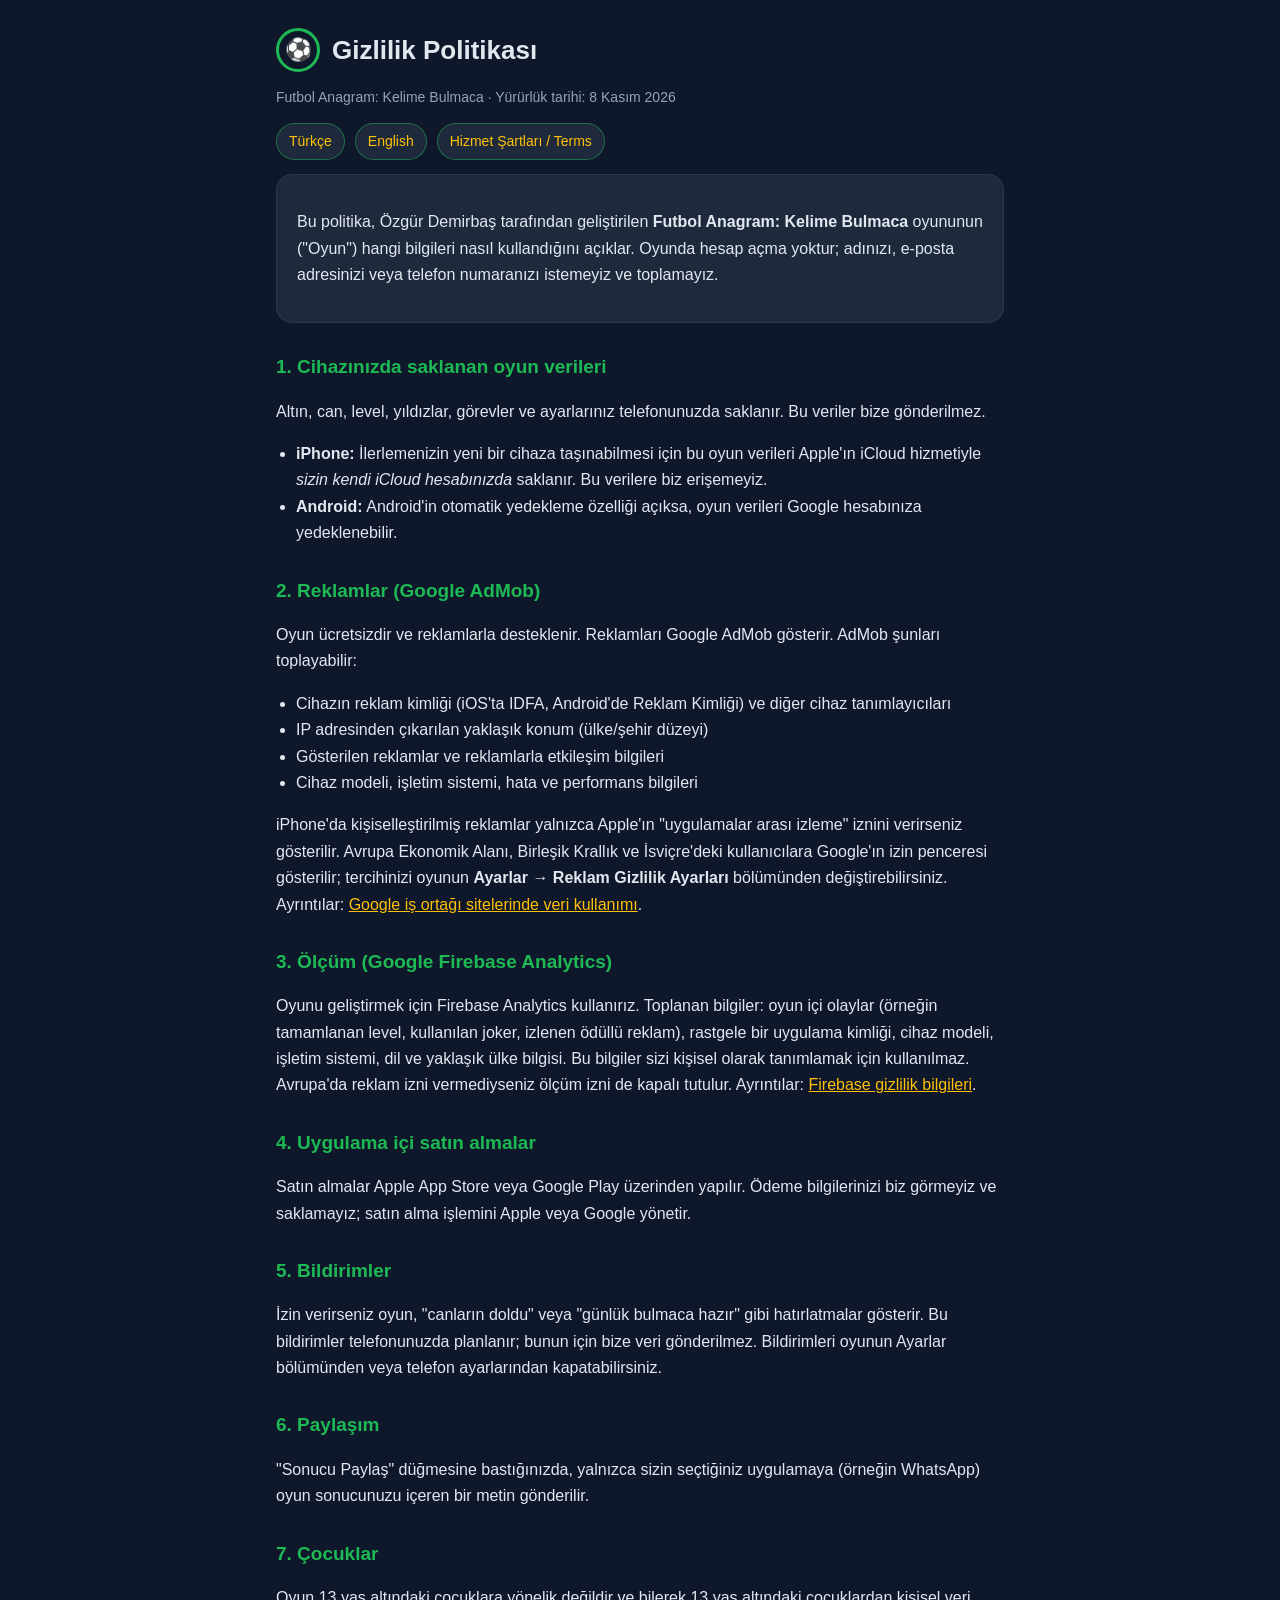
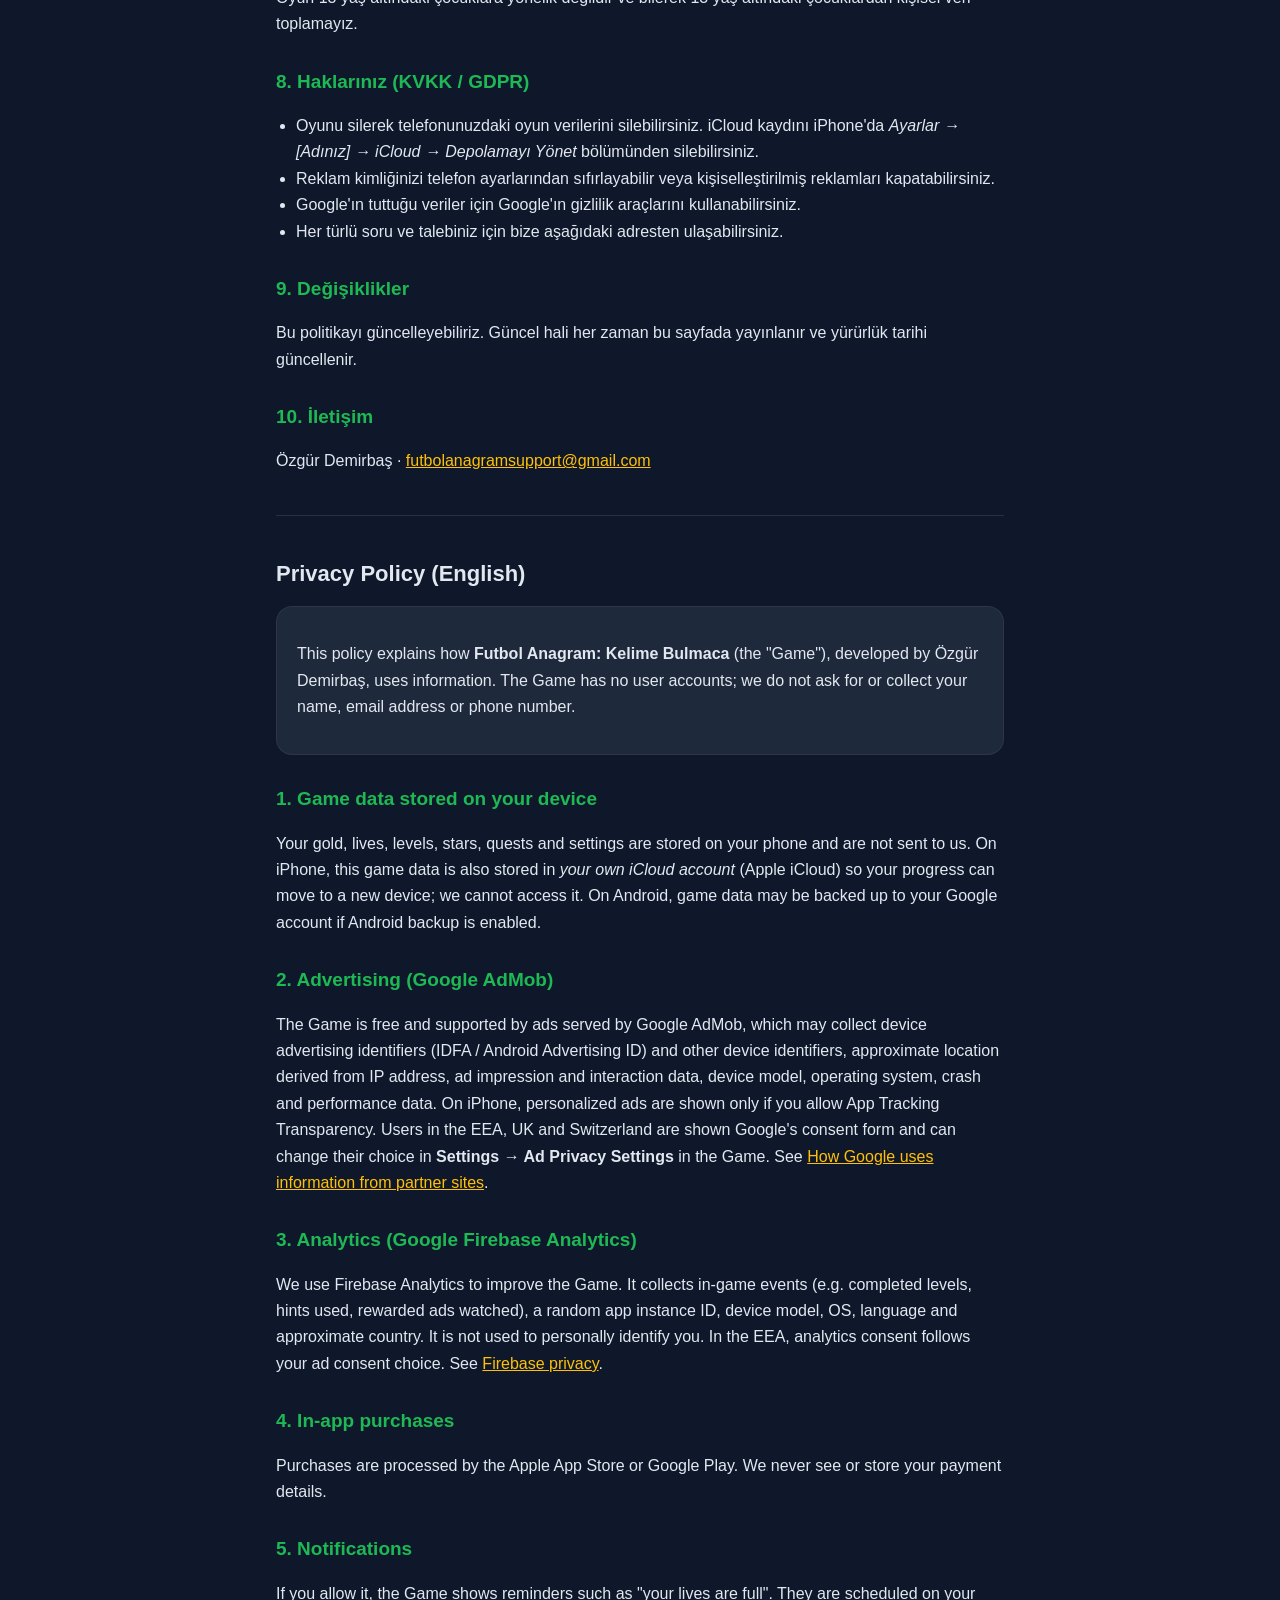
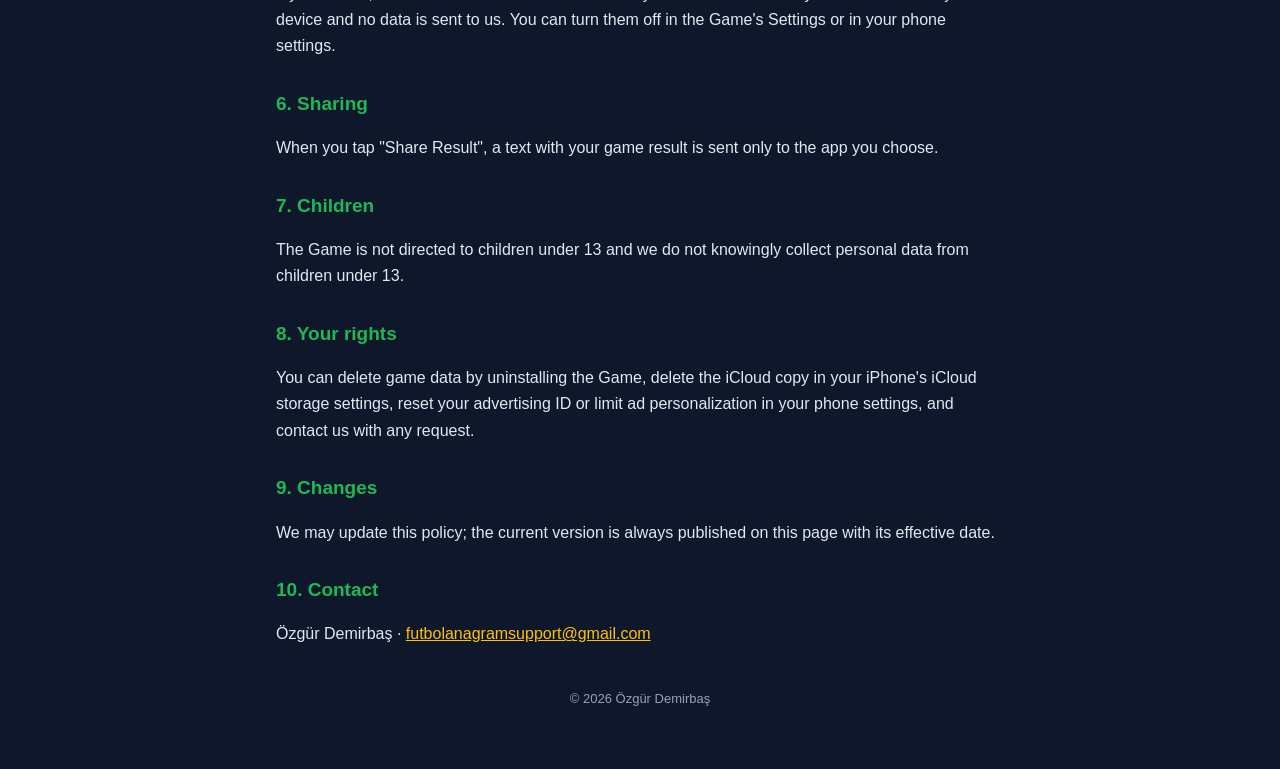
==== gizlilik.html @ 86f99486 "Futbol Anagram gizlilik politikası ve hizmet şartları sayfaları - gizlilik.html: AdMob, Firebase Ana" ====
<!doctype html>
<html lang="tr">
<head>
<meta charset="utf-8">
<meta name="viewport" content="width=device-width, initial-scale=1">
<title>Futbol Anagram – Gizlilik Politikası</title>
<link rel="stylesheet" href="stil.css">
</head>
<body>
<main>
<header><div class="logo">⚽</div><h1>Gizlilik Politikası</h1></header>
<p class="soluk">Futbol Anagram: Kelime Bulmaca · Yürürlük tarihi: 8 Kasım 2026</p>
<nav><a href="#tr">Türkçe</a><a href="#en">English</a><a href="hizmet-sartlari.html">Hizmet Şartları / Terms</a></nav>

<section id="tr">
<div class="kart">
<p>Bu politika, Özgür Demirbaş tarafından geliştirilen <strong>Futbol Anagram: Kelime Bulmaca</strong> oyununun ("Oyun") hangi bilgileri nasıl kullandığını açıklar. Oyunda hesap açma yoktur; adınızı, e-posta adresinizi veya telefon numaranızı istemeyiz ve toplamayız.</p>
</div>

<h2>1. Cihazınızda saklanan oyun verileri</h2>
<p>Altın, can, level, yıldızlar, görevler ve ayarlarınız telefonunuzda saklanır. Bu veriler bize gönderilmez.</p>
<ul>
<li><strong>iPhone:</strong> İlerlemenizin yeni bir cihaza taşınabilmesi için bu oyun verileri Apple'ın iCloud hizmetiyle <em>sizin kendi iCloud hesabınızda</em> saklanır. Bu verilere biz erişemeyiz.</li>
<li><strong>Android:</strong> Android'in otomatik yedekleme özelliği açıksa, oyun verileri Google hesabınıza yedeklenebilir.</li>
</ul>

<h2>2. Reklamlar (Google AdMob)</h2>
<p>Oyun ücretsizdir ve reklamlarla desteklenir. Reklamları Google AdMob gösterir. AdMob şunları toplayabilir:</p>
<ul>
<li>Cihazın reklam kimliği (iOS'ta IDFA, Android'de Reklam Kimliği) ve diğer cihaz tanımlayıcıları</li>
<li>IP adresinden çıkarılan yaklaşık konum (ülke/şehir düzeyi)</li>
<li>Gösterilen reklamlar ve reklamlarla etkileşim bilgileri</li>
<li>Cihaz modeli, işletim sistemi, hata ve performans bilgileri</li>
</ul>
<p>iPhone'da kişiselleştirilmiş reklamlar yalnızca Apple'ın "uygulamalar arası izleme" iznini verirseniz gösterilir. Avrupa Ekonomik Alanı, Birleşik Krallık ve İsviçre'deki kullanıcılara Google'ın izin penceresi gösterilir; tercihinizi oyunun <strong>Ayarlar → Reklam Gizlilik Ayarları</strong> bölümünden değiştirebilirsiniz. Ayrıntılar: <a href="https://policies.google.com/technologies/partner-sites" target="_blank" rel="noopener">Google iş ortağı sitelerinde veri kullanımı</a>.</p>

<h2>3. Ölçüm (Google Firebase Analytics)</h2>
<p>Oyunu geliştirmek için Firebase Analytics kullanırız. Toplanan bilgiler: oyun içi olaylar (örneğin tamamlanan level, kullanılan joker, izlenen ödüllü reklam), rastgele bir uygulama kimliği, cihaz modeli, işletim sistemi, dil ve yaklaşık ülke bilgisi. Bu bilgiler sizi kişisel olarak tanımlamak için kullanılmaz. Avrupa'da reklam izni vermediyseniz ölçüm izni de kapalı tutulur. Ayrıntılar: <a href="https://firebase.google.com/support/privacy" target="_blank" rel="noopener">Firebase gizlilik bilgileri</a>.</p>

<h2>4. Uygulama içi satın almalar</h2>
<p>Satın almalar Apple App Store veya Google Play üzerinden yapılır. Ödeme bilgilerinizi biz görmeyiz ve saklamayız; satın alma işlemini Apple veya Google yönetir.</p>

<h2>5. Bildirimler</h2>
<p>İzin verirseniz oyun, "canların doldu" veya "günlük bulmaca hazır" gibi hatırlatmalar gösterir. Bu bildirimler telefonunuzda planlanır; bunun için bize veri gönderilmez. Bildirimleri oyunun Ayarlar bölümünden veya telefon ayarlarından kapatabilirsiniz.</p>

<h2>6. Paylaşım</h2>
<p>"Sonucu Paylaş" düğmesine bastığınızda, yalnızca sizin seçtiğiniz uygulamaya (örneğin WhatsApp) oyun sonucunuzu içeren bir metin gönderilir.</p>

<h2>7. Çocuklar</h2>
<p>Oyun 13 yaş altındaki çocuklara yönelik değildir ve bilerek 13 yaş altındaki çocuklardan kişisel veri toplamayız.</p>

<h2>8. Haklarınız (KVKK / GDPR)</h2>
<ul>
<li>Oyunu silerek telefonunuzdaki oyun verilerini silebilirsiniz. iCloud kaydını iPhone'da <em>Ayarlar → [Adınız] → iCloud → Depolamayı Yönet</em> bölümünden silebilirsiniz.</li>
<li>Reklam kimliğinizi telefon ayarlarından sıfırlayabilir veya kişiselleştirilmiş reklamları kapatabilirsiniz.</li>
<li>Google'ın tuttuğu veriler için Google'ın gizlilik araçlarını kullanabilirsiniz.</li>
<li>Her türlü soru ve talebiniz için bize aşağıdaki adresten ulaşabilirsiniz.</li>
</ul>

<h2>9. Değişiklikler</h2>
<p>Bu politikayı güncelleyebiliriz. Güncel hali her zaman bu sayfada yayınlanır ve yürürlük tarihi güncellenir.</p>

<h2>10. İletişim</h2>
<p>Özgür Demirbaş · <a href="mailto:futbolanagramsupport@gmail.com">futbolanagramsupport@gmail.com</a></p>
</section>

<hr style="border:none;border-top:1px solid rgba(255,255,255,.1);margin:40px 0">

<section id="en" lang="en">
<h1 style="font-size:22px">Privacy Policy (English)</h1>
<div class="kart">
<p>This policy explains how <strong>Futbol Anagram: Kelime Bulmaca</strong> (the "Game"), developed by Özgür Demirbaş, uses information. The Game has no user accounts; we do not ask for or collect your name, email address or phone number.</p>
</div>
<h2>1. Game data stored on your device</h2>
<p>Your gold, lives, levels, stars, quests and settings are stored on your phone and are not sent to us. On iPhone, this game data is also stored in <em>your own iCloud account</em> (Apple iCloud) so your progress can move to a new device; we cannot access it. On Android, game data may be backed up to your Google account if Android backup is enabled.</p>
<h2>2. Advertising (Google AdMob)</h2>
<p>The Game is free and supported by ads served by Google AdMob, which may collect device advertising identifiers (IDFA / Android Advertising ID) and other device identifiers, approximate location derived from IP address, ad impression and interaction data, device model, operating system, crash and performance data. On iPhone, personalized ads are shown only if you allow App Tracking Transparency. Users in the EEA, UK and Switzerland are shown Google's consent form and can change their choice in <strong>Settings → Ad Privacy Settings</strong> in the Game. See <a href="https://policies.google.com/technologies/partner-sites" target="_blank" rel="noopener">How Google uses information from partner sites</a>.</p>
<h2>3. Analytics (Google Firebase Analytics)</h2>
<p>We use Firebase Analytics to improve the Game. It collects in-game events (e.g. completed levels, hints used, rewarded ads watched), a random app instance ID, device model, OS, language and approximate country. It is not used to personally identify you. In the EEA, analytics consent follows your ad consent choice. See <a href="https://firebase.google.com/support/privacy" target="_blank" rel="noopener">Firebase privacy</a>.</p>
<h2>4. In-app purchases</h2>
<p>Purchases are processed by the Apple App Store or Google Play. We never see or store your payment details.</p>
<h2>5. Notifications</h2>
<p>If you allow it, the Game shows reminders such as "your lives are full". They are scheduled on your device and no data is sent to us. You can turn them off in the Game's Settings or in your phone settings.</p>
<h2>6. Sharing</h2>
<p>When you tap "Share Result", a text with your game result is sent only to the app you choose.</p>
<h2>7. Children</h2>
<p>The Game is not directed to children under 13 and we do not knowingly collect personal data from children under 13.</p>
<h2>8. Your rights</h2>
<p>You can delete game data by uninstalling the Game, delete the iCloud copy in your iPhone's iCloud storage settings, reset your advertising ID or limit ad personalization in your phone settings, and contact us with any request.</p>
<h2>9. Changes</h2>
<p>We may update this policy; the current version is always published on this page with its effective date.</p>
<h2>10. Contact</h2>
<p>Özgür Demirbaş · <a href="mailto:futbolanagramsupport@gmail.com">futbolanagramsupport@gmail.com</a></p>
</section>
<footer>© 2026 Özgür Demirbaş</footer>
</main>
</body>
</html>
---- stil.css ----
:root{--bg:#0F172A;--kart:#1E293B;--yazi:#E2E8F0;--soluk:#94A3B8;--yesil:#1DB954;--sari:#FFC107}
*{box-sizing:border-box}
body{margin:0;background:var(--bg);color:var(--yazi);font:16px/1.65 -apple-system,BlinkMacSystemFont,"Segoe UI",Roboto,Helvetica,Arial,sans-serif}
main{max-width:760px;margin:0 auto;padding:28px 16px 60px}
header{display:flex;align-items:center;gap:12px;margin-bottom:8px}
header .logo{width:44px;height:44px;border-radius:50%;border:3px solid var(--yesil);display:grid;place-items:center;font-size:22px}
h1{font-size:26px;margin:0}
h2{font-size:19px;color:var(--yesil);margin:28px 0 8px}
p,li{color:var(--yazi)}
.soluk{color:var(--soluk);font-size:14px}
.kart{background:var(--kart);border-radius:16px;padding:18px 20px;margin:14px 0;border:1px solid rgba(255,255,255,.06)}
a{color:var(--sari)}
nav{display:flex;gap:10px;flex-wrap:wrap;margin:14px 0 6px}
nav a{background:var(--kart);padding:6px 12px;border-radius:20px;text-decoration:none;font-size:14px;border:1px solid rgba(29,185,84,.5)}
ul{padding-left:20px}
footer{margin-top:40px;color:var(--soluk);font-size:13px;text-align:center}
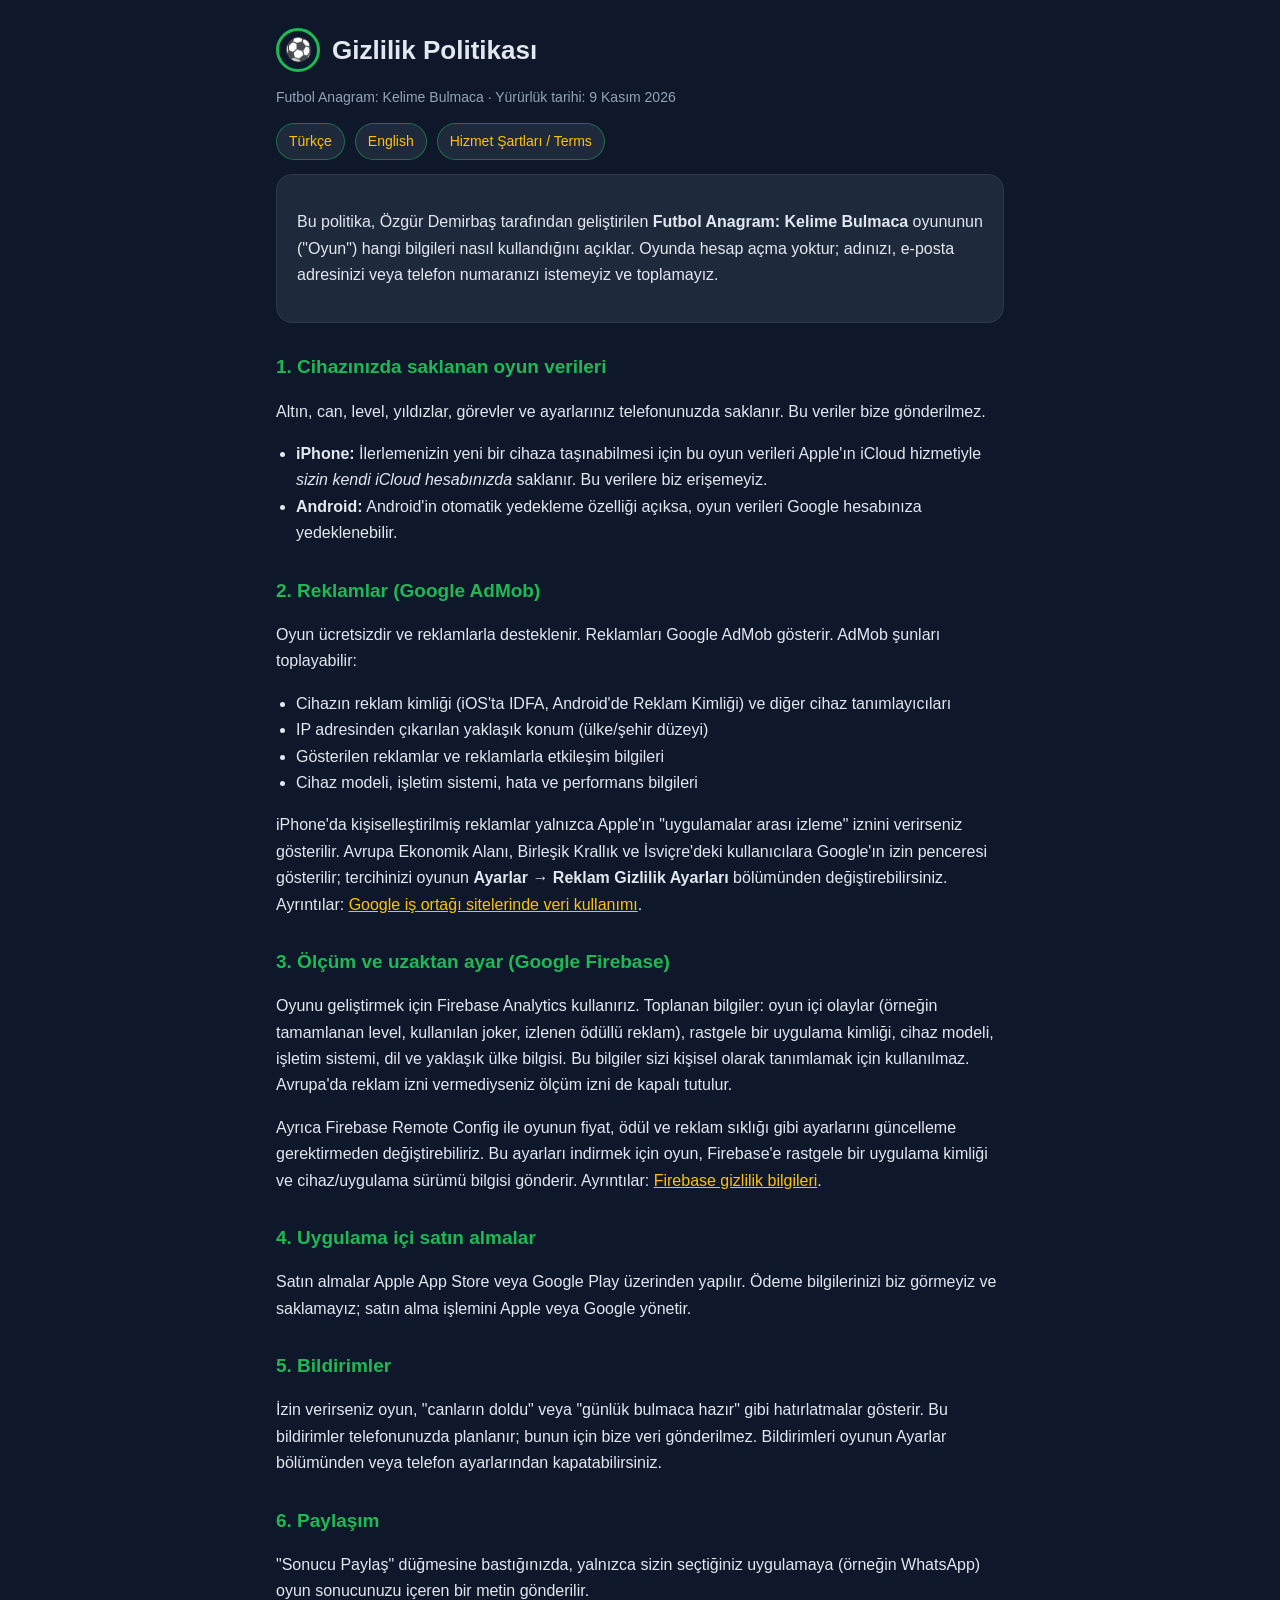
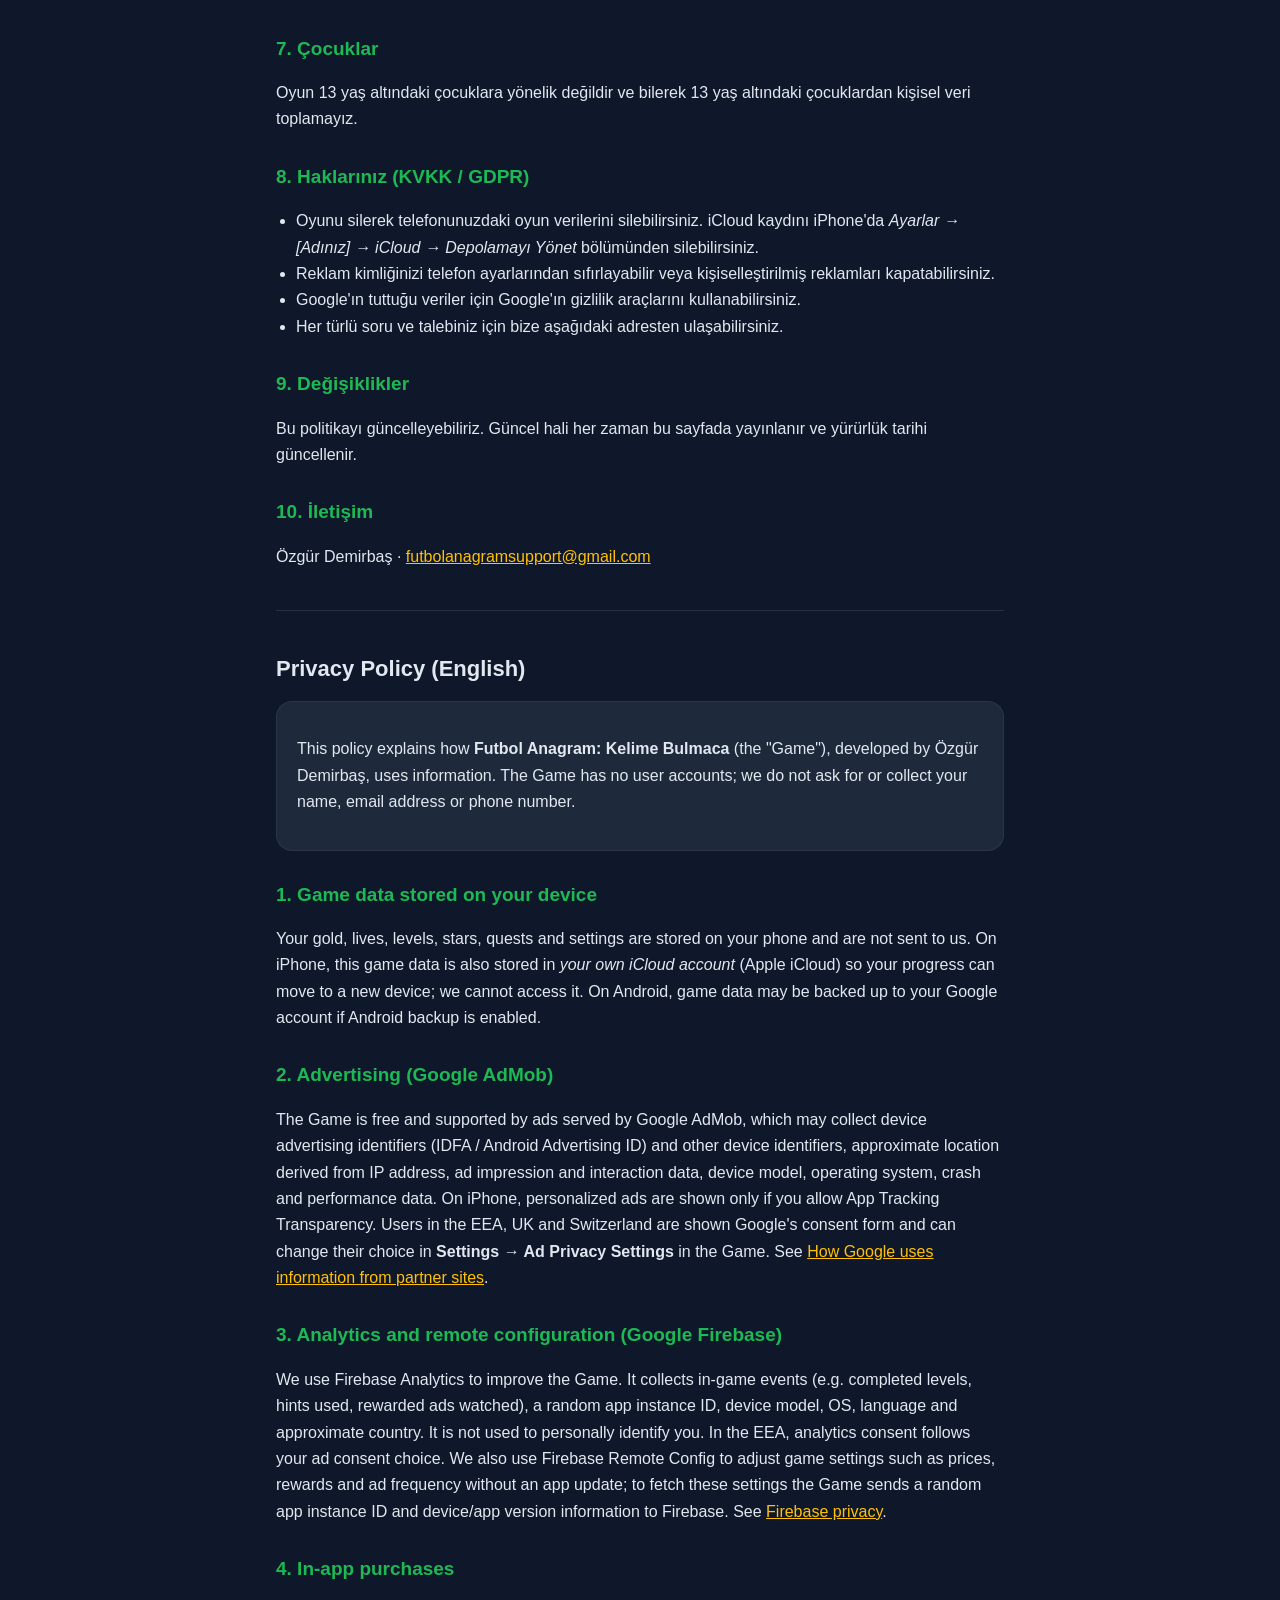
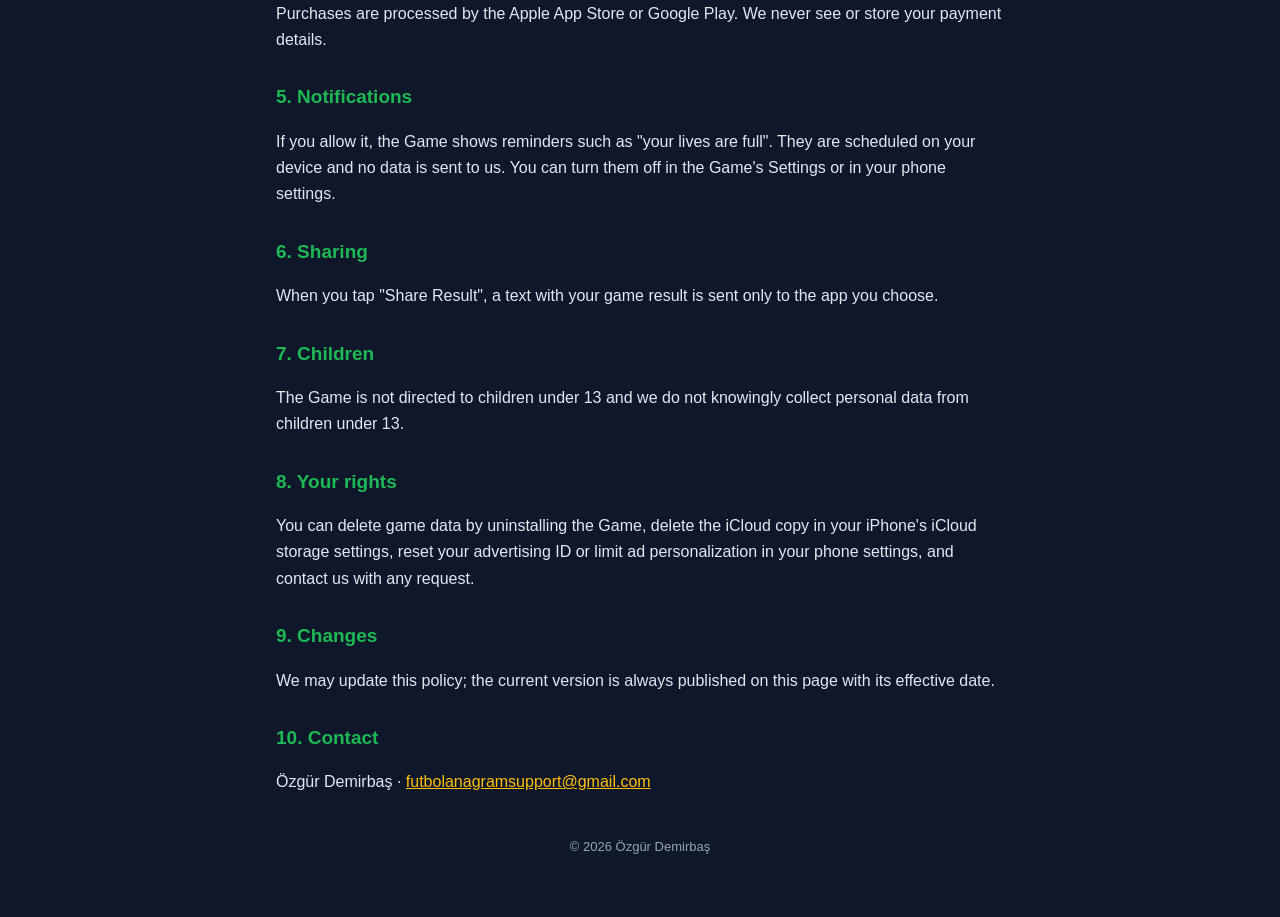
==== commit f276fedc: "Gizlilik politikası taslağı: Firebase Remote Config eklendi Co-Authored-By: Claude Opus 5.5 <noreply" ====
--- a/gizlilik.html
+++ b/gizlilik.html
@@ -9,7 +9,7 @@
 <body>
 <main>
 <header><div class="logo">⚽</div><h1>Gizlilik Politikası</h1></header>
-<p class="soluk">Futbol Anagram: Kelime Bulmaca · Yürürlük tarihi: 8 Kasım 2026</p>
+<p class="soluk">Futbol Anagram: Kelime Bulmaca · Yürürlük tarihi: 9 Kasım 2026</p>
 <nav><a href="#tr">Türkçe</a><a href="#en">English</a><a href="hizmet-sartlari.html">Hizmet Şartları / Terms</a></nav>
 
 <section id="tr">
@@ -34,8 +34,9 @@
 </ul>
 <p>iPhone'da kişiselleştirilmiş reklamlar yalnızca Apple'ın "uygulamalar arası izleme" iznini verirseniz gösterilir. Avrupa Ekonomik Alanı, Birleşik Krallık ve İsviçre'deki kullanıcılara Google'ın izin penceresi gösterilir; tercihinizi oyunun <strong>Ayarlar → Reklam Gizlilik Ayarları</strong> bölümünden değiştirebilirsiniz. Ayrıntılar: <a href="https://policies.google.com/technologies/partner-sites" target="_blank" rel="noopener">Google iş ortağı sitelerinde veri kullanımı</a>.</p>
 
-<h2>3. Ölçüm (Google Firebase Analytics)</h2>
-<p>Oyunu geliştirmek için Firebase Analytics kullanırız. Toplanan bilgiler: oyun içi olaylar (örneğin tamamlanan level, kullanılan joker, izlenen ödüllü reklam), rastgele bir uygulama kimliği, cihaz modeli, işletim sistemi, dil ve yaklaşık ülke bilgisi. Bu bilgiler sizi kişisel olarak tanımlamak için kullanılmaz. Avrupa'da reklam izni vermediyseniz ölçüm izni de kapalı tutulur. Ayrıntılar: <a href="https://firebase.google.com/support/privacy" target="_blank" rel="noopener">Firebase gizlilik bilgileri</a>.</p>
+<h2>3. Ölçüm ve uzaktan ayar (Google Firebase)</h2>
+<p>Oyunu geliştirmek için Firebase Analytics kullanırız. Toplanan bilgiler: oyun içi olaylar (örneğin tamamlanan level, kullanılan joker, izlenen ödüllü reklam), rastgele bir uygulama kimliği, cihaz modeli, işletim sistemi, dil ve yaklaşık ülke bilgisi. Bu bilgiler sizi kişisel olarak tanımlamak için kullanılmaz. Avrupa'da reklam izni vermediyseniz ölçüm izni de kapalı tutulur.</p>
+<p>Ayrıca Firebase Remote Config ile oyunun fiyat, ödül ve reklam sıklığı gibi ayarlarını güncelleme gerektirmeden değiştirebiliriz. Bu ayarları indirmek için oyun, Firebase'e rastgele bir uygulama kimliği ve cihaz/uygulama sürümü bilgisi gönderir. Ayrıntılar: <a href="https://firebase.google.com/support/privacy" target="_blank" rel="noopener">Firebase gizlilik bilgileri</a>.</p>
 
 <h2>4. Uygulama içi satın almalar</h2>
 <p>Satın almalar Apple App Store veya Google Play üzerinden yapılır. Ödeme bilgilerinizi biz görmeyiz ve saklamayız; satın alma işlemini Apple veya Google yönetir.</p>
@@ -75,8 +76,8 @@
 <p>Your gold, lives, levels, stars, quests and settings are stored on your phone and are not sent to us. On iPhone, this game data is also stored in <em>your own iCloud account</em> (Apple iCloud) so your progress can move to a new device; we cannot access it. On Android, game data may be backed up to your Google account if Android backup is enabled.</p>
 <h2>2. Advertising (Google AdMob)</h2>
 <p>The Game is free and supported by ads served by Google AdMob, which may collect device advertising identifiers (IDFA / Android Advertising ID) and other device identifiers, approximate location derived from IP address, ad impression and interaction data, device model, operating system, crash and performance data. On iPhone, personalized ads are shown only if you allow App Tracking Transparency. Users in the EEA, UK and Switzerland are shown Google's consent form and can change their choice in <strong>Settings → Ad Privacy Settings</strong> in the Game. See <a href="https://policies.google.com/technologies/partner-sites" target="_blank" rel="noopener">How Google uses information from partner sites</a>.</p>
-<h2>3. Analytics (Google Firebase Analytics)</h2>
-<p>We use Firebase Analytics to improve the Game. It collects in-game events (e.g. completed levels, hints used, rewarded ads watched), a random app instance ID, device model, OS, language and approximate country. It is not used to personally identify you. In the EEA, analytics consent follows your ad consent choice. See <a href="https://firebase.google.com/support/privacy" target="_blank" rel="noopener">Firebase privacy</a>.</p>
+<h2>3. Analytics and remote configuration (Google Firebase)</h2>
+<p>We use Firebase Analytics to improve the Game. It collects in-game events (e.g. completed levels, hints used, rewarded ads watched), a random app instance ID, device model, OS, language and approximate country. It is not used to personally identify you. In the EEA, analytics consent follows your ad consent choice. We also use Firebase Remote Config to adjust game settings such as prices, rewards and ad frequency without an app update; to fetch these settings the Game sends a random app instance ID and device/app version information to Firebase. See <a href="https://firebase.google.com/support/privacy" target="_blank" rel="noopener">Firebase privacy</a>.</p>
 <h2>4. In-app purchases</h2>
 <p>Purchases are processed by the Apple App Store or Google Play. We never see or store your payment details.</p>
 <h2>5. Notifications</h2>
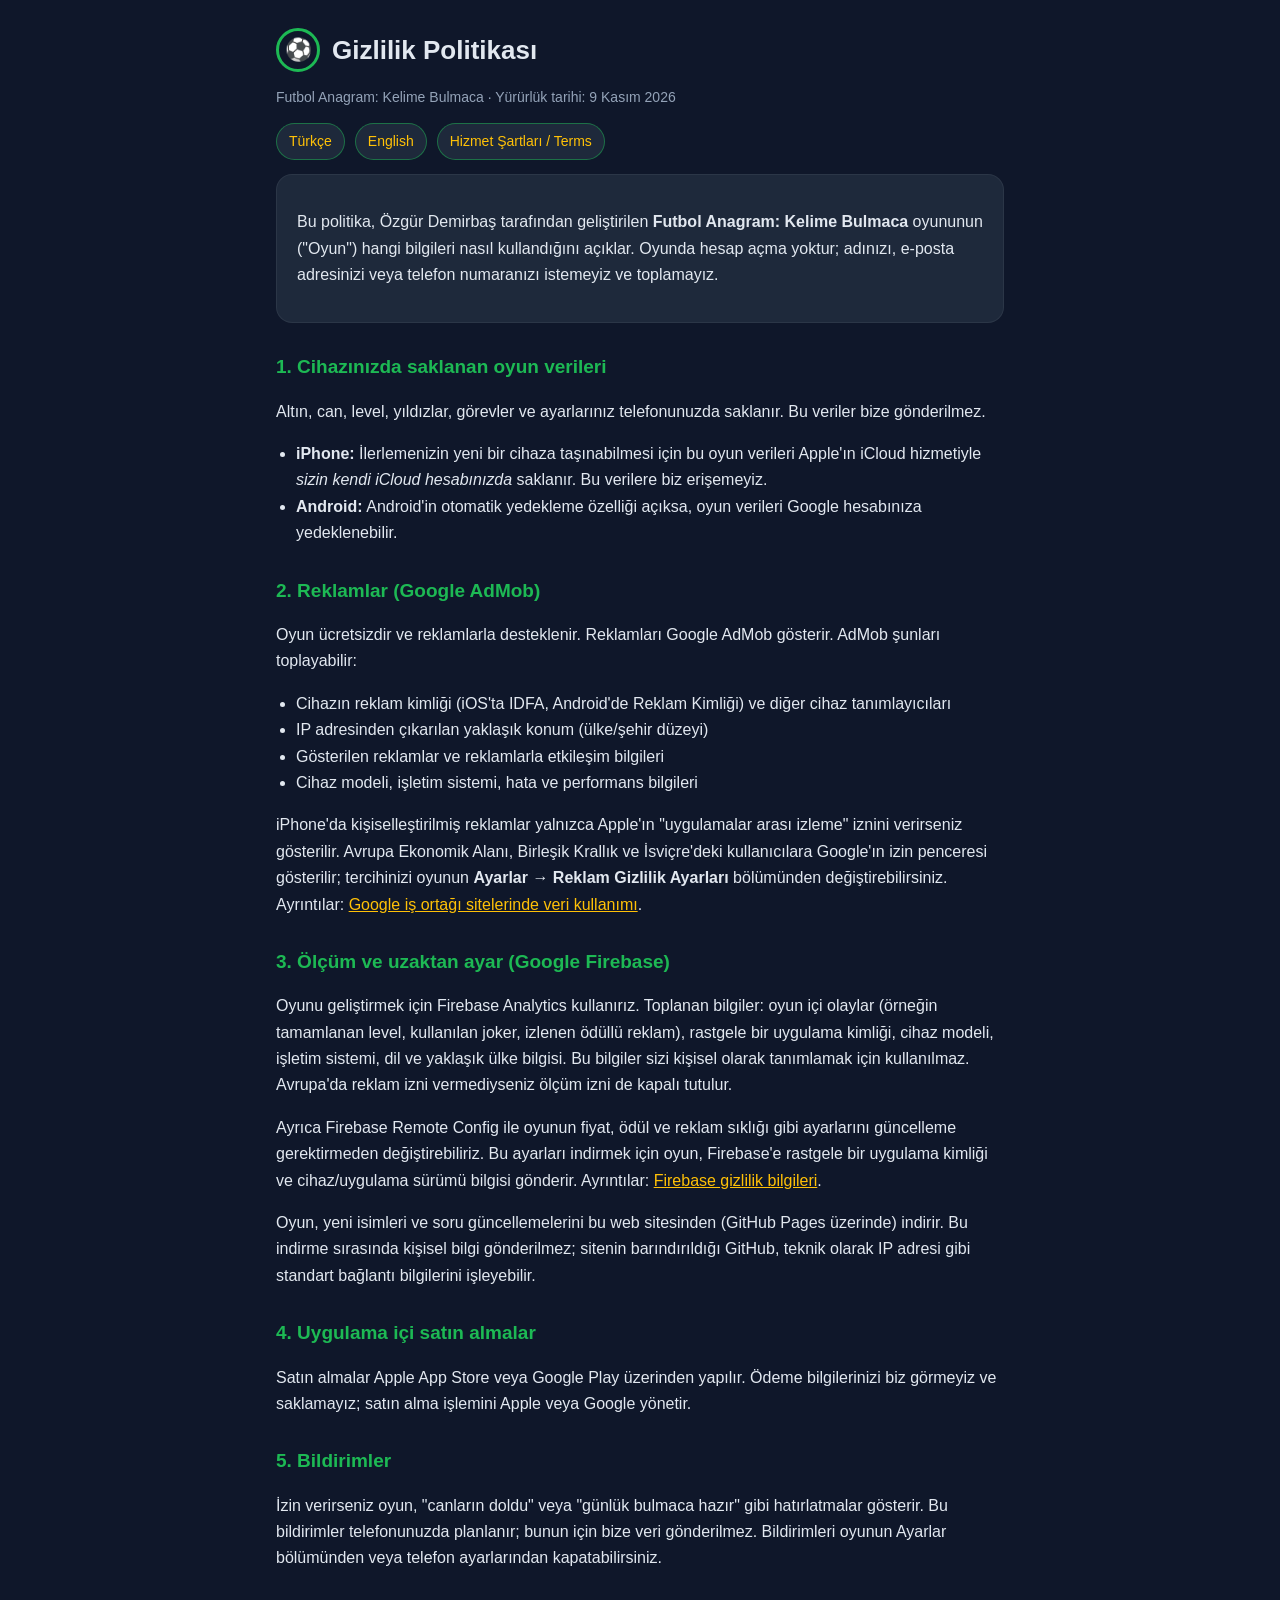
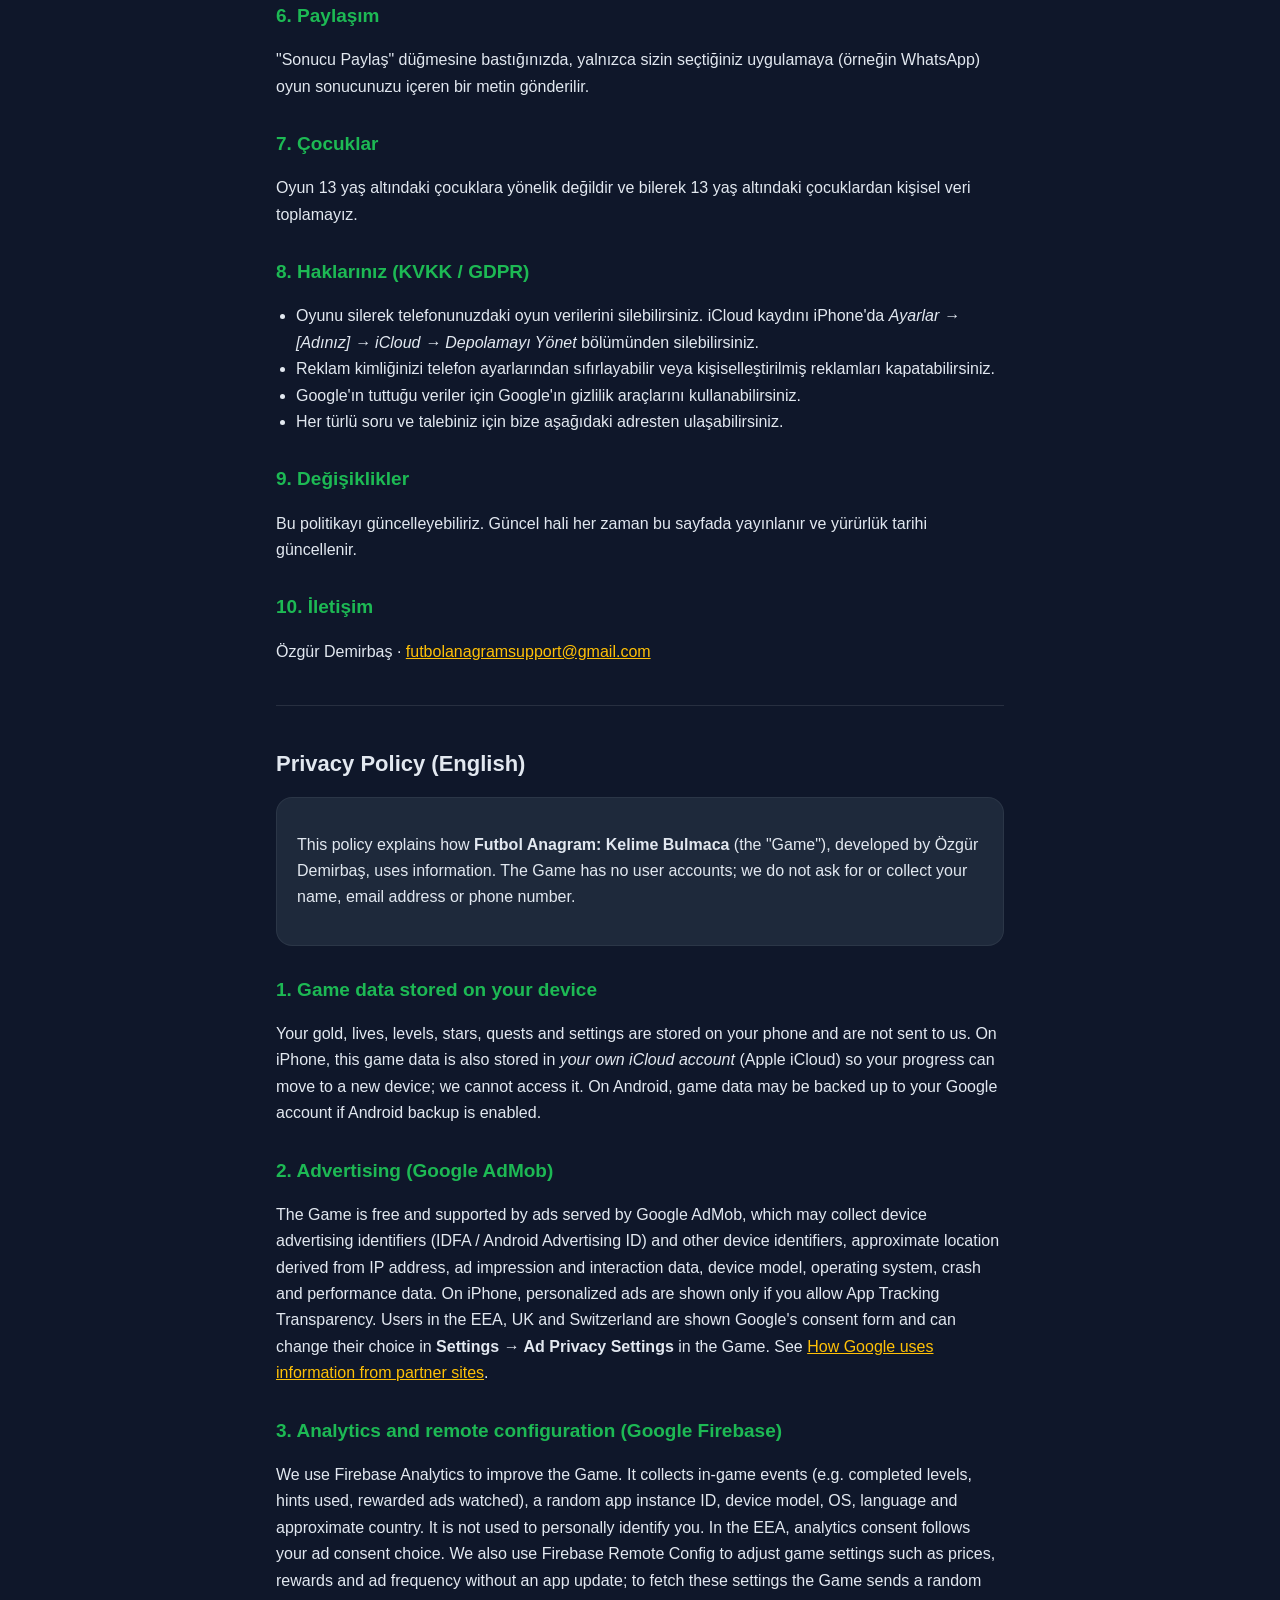
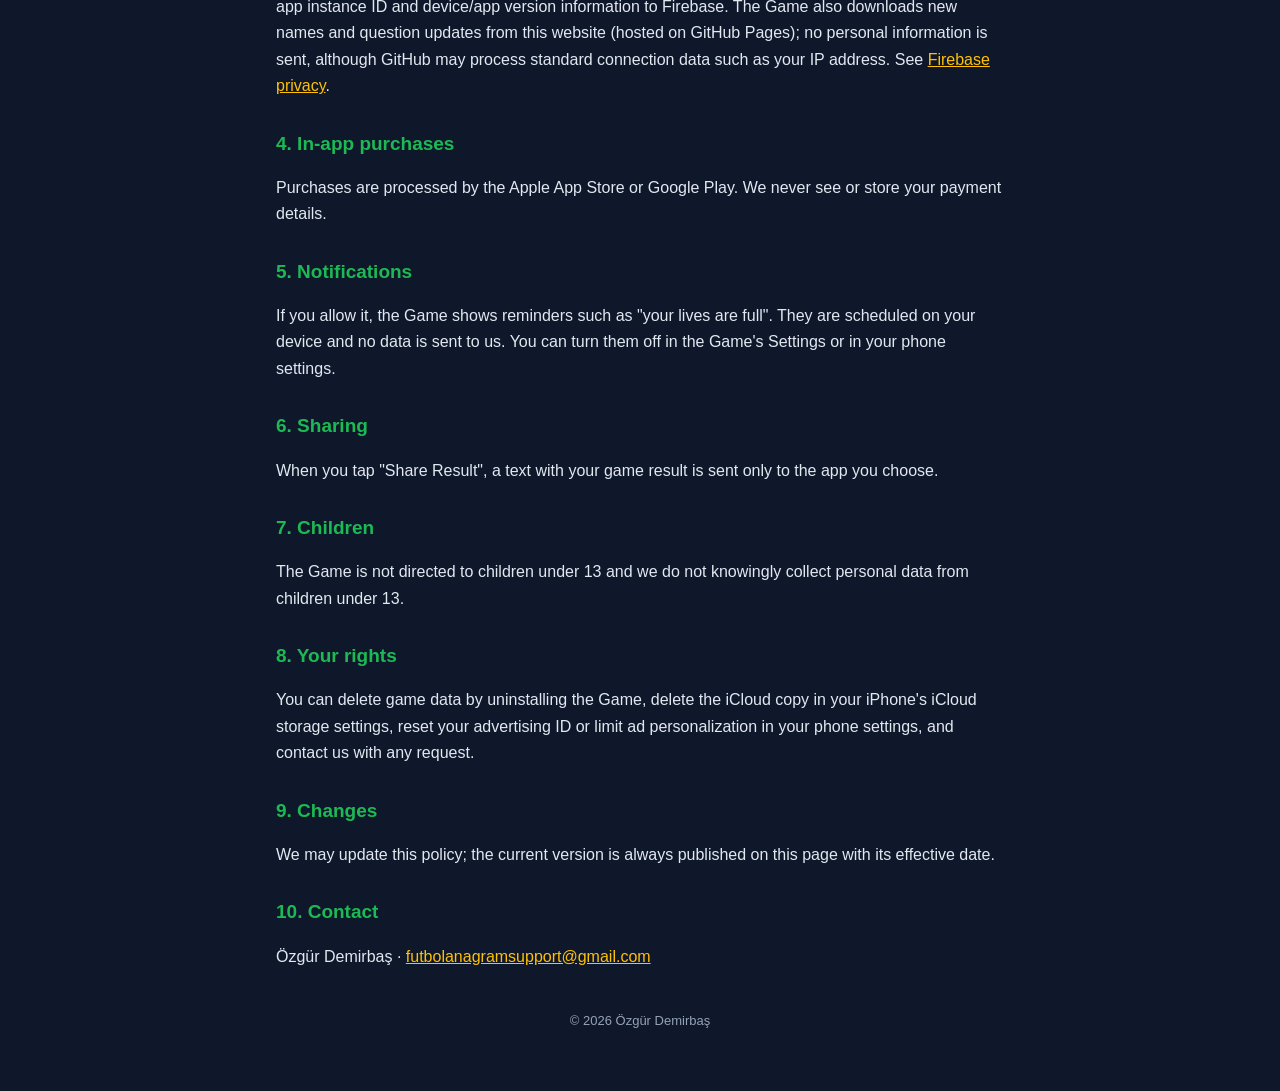
==== commit 6f475588: "İçerik güncelleme dosyası eklendi, gizlilik politikasına not Co-Authored-By: Claude Opus 5.5 <norepl" ====
--- a/gizlilik.html
+++ b/gizlilik.html
@@ -37,6 +37,7 @@
 <h2>3. Ölçüm ve uzaktan ayar (Google Firebase)</h2>
 <p>Oyunu geliştirmek için Firebase Analytics kullanırız. Toplanan bilgiler: oyun içi olaylar (örneğin tamamlanan level, kullanılan joker, izlenen ödüllü reklam), rastgele bir uygulama kimliği, cihaz modeli, işletim sistemi, dil ve yaklaşık ülke bilgisi. Bu bilgiler sizi kişisel olarak tanımlamak için kullanılmaz. Avrupa'da reklam izni vermediyseniz ölçüm izni de kapalı tutulur.</p>
 <p>Ayrıca Firebase Remote Config ile oyunun fiyat, ödül ve reklam sıklığı gibi ayarlarını güncelleme gerektirmeden değiştirebiliriz. Bu ayarları indirmek için oyun, Firebase'e rastgele bir uygulama kimliği ve cihaz/uygulama sürümü bilgisi gönderir. Ayrıntılar: <a href="https://firebase.google.com/support/privacy" target="_blank" rel="noopener">Firebase gizlilik bilgileri</a>.</p>
+<p>Oyun, yeni isimleri ve soru güncellemelerini bu web sitesinden (GitHub Pages üzerinde) indirir. Bu indirme sırasında kişisel bilgi gönderilmez; sitenin barındırıldığı GitHub, teknik olarak IP adresi gibi standart bağlantı bilgilerini işleyebilir.</p>
 
 <h2>4. Uygulama içi satın almalar</h2>
 <p>Satın almalar Apple App Store veya Google Play üzerinden yapılır. Ödeme bilgilerinizi biz görmeyiz ve saklamayız; satın alma işlemini Apple veya Google yönetir.</p>
@@ -77,7 +78,7 @@
 <h2>2. Advertising (Google AdMob)</h2>
 <p>The Game is free and supported by ads served by Google AdMob, which may collect device advertising identifiers (IDFA / Android Advertising ID) and other device identifiers, approximate location derived from IP address, ad impression and interaction data, device model, operating system, crash and performance data. On iPhone, personalized ads are shown only if you allow App Tracking Transparency. Users in the EEA, UK and Switzerland are shown Google's consent form and can change their choice in <strong>Settings → Ad Privacy Settings</strong> in the Game. See <a href="https://policies.google.com/technologies/partner-sites" target="_blank" rel="noopener">How Google uses information from partner sites</a>.</p>
 <h2>3. Analytics and remote configuration (Google Firebase)</h2>
-<p>We use Firebase Analytics to improve the Game. It collects in-game events (e.g. completed levels, hints used, rewarded ads watched), a random app instance ID, device model, OS, language and approximate country. It is not used to personally identify you. In the EEA, analytics consent follows your ad consent choice. We also use Firebase Remote Config to adjust game settings such as prices, rewards and ad frequency without an app update; to fetch these settings the Game sends a random app instance ID and device/app version information to Firebase. See <a href="https://firebase.google.com/support/privacy" target="_blank" rel="noopener">Firebase privacy</a>.</p>
+<p>We use Firebase Analytics to improve the Game. It collects in-game events (e.g. completed levels, hints used, rewarded ads watched), a random app instance ID, device model, OS, language and approximate country. It is not used to personally identify you. In the EEA, analytics consent follows your ad consent choice. We also use Firebase Remote Config to adjust game settings such as prices, rewards and ad frequency without an app update; to fetch these settings the Game sends a random app instance ID and device/app version information to Firebase. The Game also downloads new names and question updates from this website (hosted on GitHub Pages); no personal information is sent, although GitHub may process standard connection data such as your IP address. See <a href="https://firebase.google.com/support/privacy" target="_blank" rel="noopener">Firebase privacy</a>.</p>
 <h2>4. In-app purchases</h2>
 <p>Purchases are processed by the Apple App Store or Google Play. We never see or store your payment details.</p>
 <h2>5. Notifications</h2>
